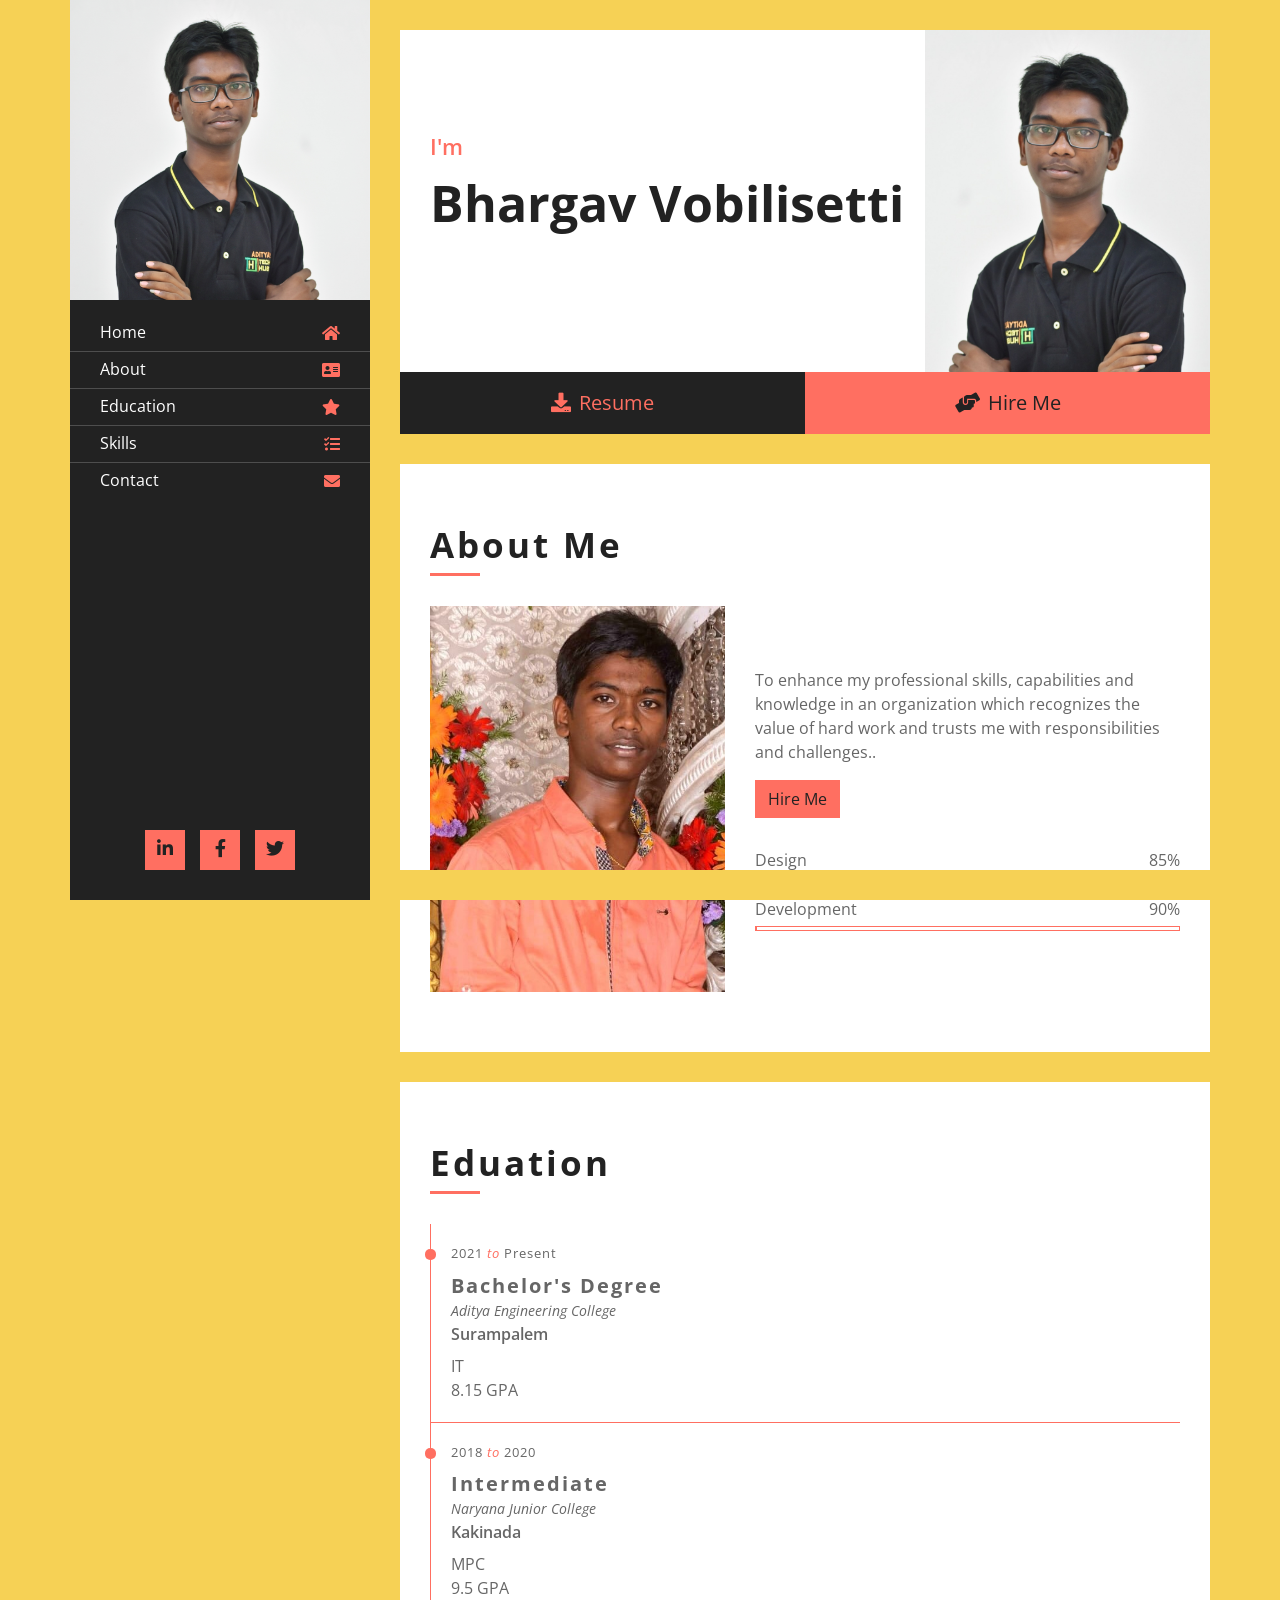
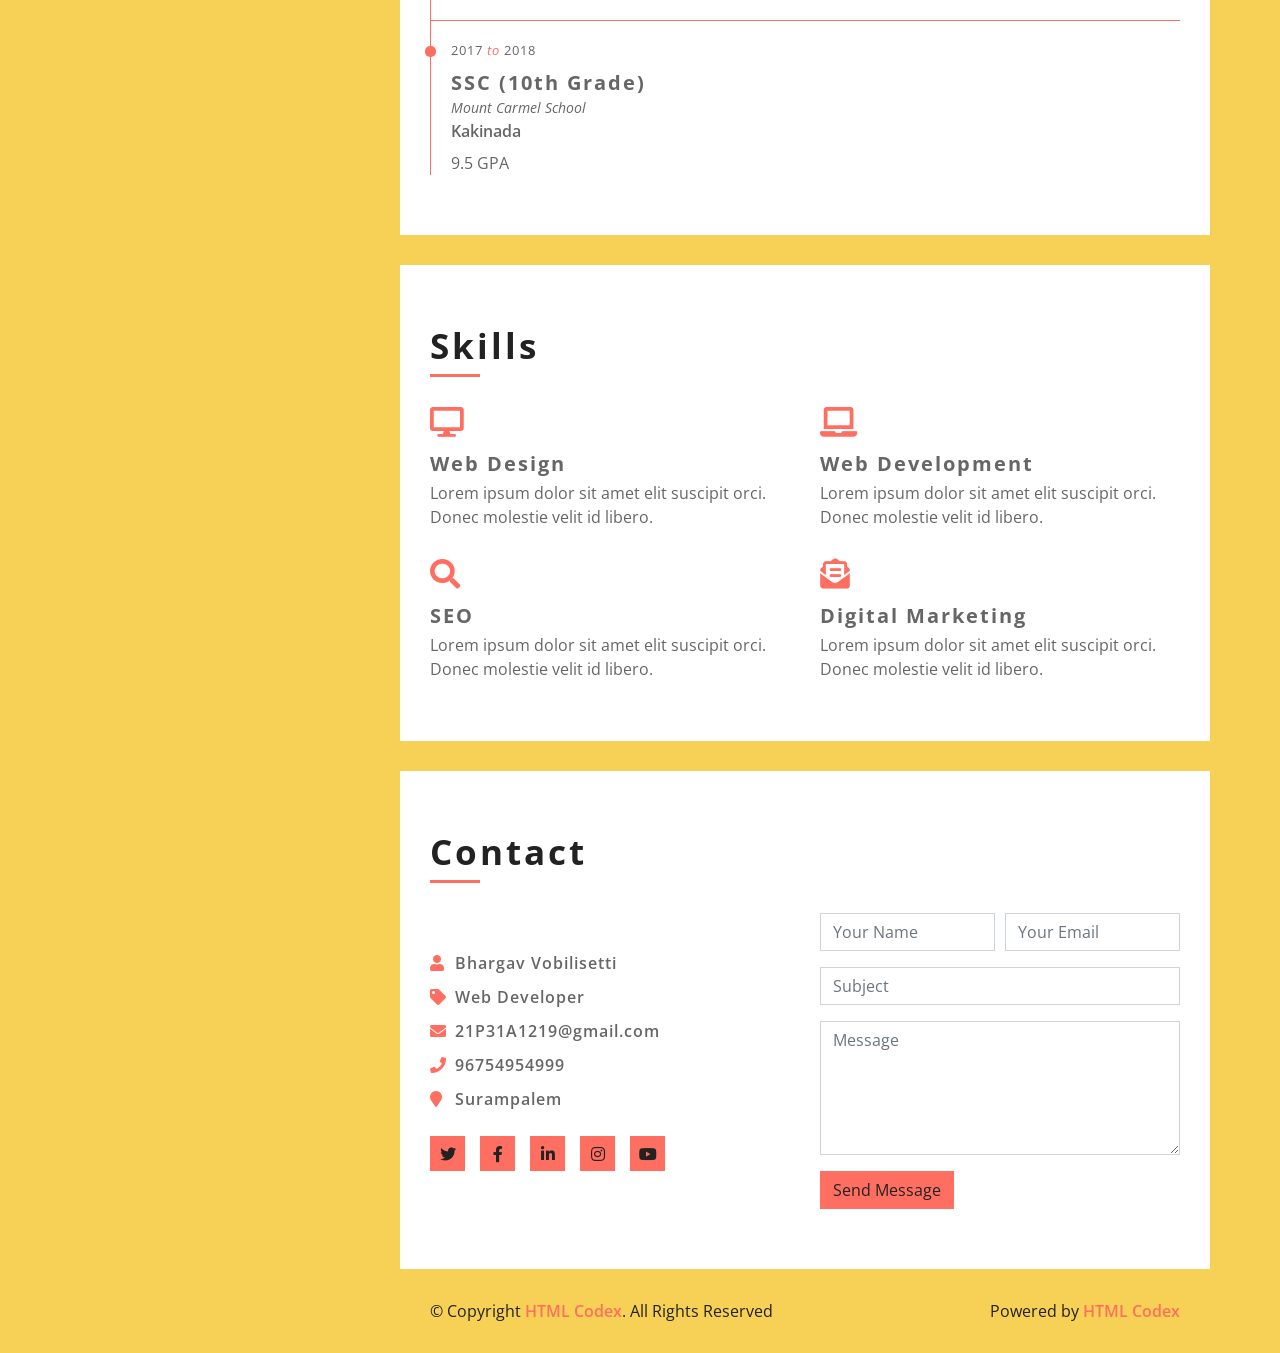
==== Capstone project-2/resume-website-template/index.html @ efe8a642 "commit" ====
<!DOCTYPE html>
<html lang="en">
    <head>
        <meta charset="utf-8">
        <title>Resume Website </title>
        <meta content="width=device-width, initial-scale=1.0" name="viewport">
        <meta content="Resume Website Template Free Download" name="keywords">
        <meta content="Resume Website Template Free Download" name="description">

        <!-- Favicon -->
        <link href="img/favicon.ico" rel="icon">

        <!-- Google Fonts -->
        <link href="https://fonts.googleapis.com/css2?family=Open+Sans:300;400;600;700;800&display=swap" rel="stylesheet">

        <!-- CSS Libraries -->
        <link href="https://stackpath.bootstrapcdn.com/bootstrap/4.4.1/css/bootstrap.min.css" rel="stylesheet">
        <link href="https://cdnjs.cloudflare.com/ajax/libs/font-awesome/5.10.0/css/all.min.css" rel="stylesheet">
        <link href="lib/slick/slick.css" rel="stylesheet">
        <link href="lib/slick/slick-theme.css" rel="stylesheet">
        <link href="lib/lightbox/css/lightbox.min.css" rel="stylesheet">

        <!-- Template Stylesheet -->
        <link href="css/style.css" rel="stylesheet">
    </head>

    <body data-spy="scroll" data-target=".navbar" data-offset="51">
        <div class="wrapper">
            <div class="sidebar">
                <div class="sidebar-header">
                    <img src="img/21P31A1219.jpg" alt="Image">
                </div>
                <div class="sidebar-content">
                    <nav class="navbar navbar-expand-md bg-dark navbar-dark">
                        <a href="#" class="navbar-brand">Navigation</a>
                        <button type="button" class="navbar-toggler" data-toggle="collapse" data-target="#navbarCollapse">
                            <span class="navbar-toggler-icon"></span>
                        </button>
                        <div class="collapse navbar-collapse" id="navbarCollapse">
                            <ul class="nav navbar-nav">
                                <li class="nav-item">
                                    <a class="nav-link" href="#header">Home<i class="fa fa-home"></i></a>
                                </li>
                                <li class="nav-item">
                                    <a class="nav-link" href="#about">About<i class="fa fa-address-card"></i></a>
                                </li>
                                <li class="nav-item">
                                    <a class="nav-link" href="#experience">Education<i class="fa fa-star"></i></a>
                                </li>
                                <li class="nav-item">
                                    <a class="nav-link" href="#service">Skills<i class="fa fa-tasks"></i></a>
                                </li>
                                <li class="nav-item">
                                    <a class="nav-link" href="#contact">Contact<i class="fa fa-envelope"></i></a>
                                </li>
                            </ul>
                        </div>
                    </nav>
                </div>
                <div class="sidebar-footer">
                    <a href="https://www.linkedin.com/in/bhargav-v-402151229/"><i class="fab fa-linkedin-in"></i></a>
                    <a href="https://www.facebook.com/vobilisetti.bhargav/"><i class="fab fa-facebook-f"></i></a>
                    <a href="#"><i class="fab fa-twitter"></i></a>
                </div>
            </div>
            <div class="content">
                <!-- Header Start -->
                <div class="header" id="header">
                    <div class="content-inner">
                        <p>I'm</p>
                        <h1>Bhargav Vobilisetti</h1>
                        <h2></h2>
                        <div class="typed-text"> Front End Developer, Front End Developer, Front End Develper</div>
                    </div>
                </div>
                <!-- Header End -->
                
                <!-- Large Button Start -->
                <div class="large-btn">
                    <div class="content-inner">
                        <a class="btn" href="#"><i class="fa fa-download"></i>Resume</a>
                        <a class="btn" href="#"><i class="fa fa-hands-helping"></i>Hire Me</a>
                    </div>
                </div>
                <!-- Large Button End -->
                
                <!-- About Start -->
                <div class="about" id="about">
                    <div class="content-inner">
                        <div class="content-header">
                            <h2>About Me</h2>
                        </div>
                        <div class="row align-items-center">
                            <div class="col-md-6 col-lg-5">
                                <img src="img/Profile 2.jpg" alt="Image">
                            </div>
                            <div class="col-md-6 col-lg-7">
                                <p>
                                    To enhance my professional skills, capabilities and knowledge in an organization which recognizes the value of hard work and trusts me with  responsibilities and challenges..
                                </p>
                                <a class="btn" href="#">Hire Me</a><br>
                                <div class="row">
                            <div class="col-md-12">
                                <div class="skills">
                                    <div class="skill-name">
                                        <p>Design</p><p>85%</p>
                                    </div>
                                    <div class="progress">
                                        <div class="progress-bar" role="progressbar" aria-valuenow="85" aria-valuemin="0" aria-valuemax="100"></div>
                                    </div>
                                    <div class="skill-name">
                                        <p>Development</p><p>90%</p>
                                    </div>
                                    <div class="progress">
                                        <div class="progress-bar" role="progressbar" aria-valuenow="90" aria-valuemin="0" aria-valuemax="100"></div>
                                    </div>
                                
                                </div>
                            </div>

                        </div>
                            </div>
                        </div>
                    
                    </div>
                </div>
                
                
                <!-- Experience Start -->
                <div class="experience" id="experience">
                    <div class="content-inner">
                        <div class="content-header">
                            <h2>Eduation</h2>
                        </div>
                        <div class="row align-items-center">
                            <div class="col-md-12">
                                <div class="exp-col">
                                    <span>2021 <i>to</i> Present</span>
                                    <h3>Bachelor's Degree </h3>
                                    <h4>Aditya Engineering College</h4>
                                    <h5>Surampalem</h5>
                                    <p>IT</p>
                                    <p>8.15 GPA</p>
                                </div>
                            </div>
                            <div class="col-md-12">
                                <div class="exp-col">
                                    <span>2018 <i>to</i> 2020</span>
                                    <h3>Intermediate</h3>
                                    <h4>Naryana Junior College</h4>
                                    <h5>Kakinada</h5>
                                    <p>MPC</p>
                                    <p>9.5 GPA</p>
                                    
                                </div>
                            </div>
                            <div class="col-md-6">
                                <div class="exp-col">
                                    <span>2017 <i>to</i> 2018</span>
                                    <h3>SSC (10th Grade)</h3>
                                    <h4>Mount Carmel School</h4>
                                    <h5>Kakinada</h5>
                                    <p>9.5 GPA</p>
                                </div>
                            </div>
                        </div>
                    </div>
                </div>
                <!-- Experience Start -->
                
                <!-- Service Start -->
                <div class="service" id="service">
                    <div class="content-inner">
                        <div class="content-header">
                            <h2>Skills</h2>
                        </div>
                        <div class="row align-items-center">
                            <div class="col-md-6">
                                <div class="srv-col">
                                    <i class="fa fa-desktop"></i>
                                    <h3>Web Design</h3>
                                    <p>Lorem ipsum dolor sit amet elit suscipit orci. Donec molestie velit id libero.</p>
                                </div>
                            </div>
                            <div class="col-md-6">
                                <div class="srv-col">
                                    <i class="fa fa-laptop"></i>
                                    <h3>Web Development</h3>
                                    <p>Lorem ipsum dolor sit amet elit suscipit orci. Donec molestie velit id libero.</p>
                                </div>
                            </div>
                            <div class="col-md-6">
                                <div class="srv-col">
                                    <i class="fa fa-search"></i>
                                    <h3>SEO</h3>
                                    <p>Lorem ipsum dolor sit amet elit suscipit orci. Donec molestie velit id libero.</p>
                                </div>
                            </div>
                            <div class="col-md-6">
                                <div class="srv-col">
                                    <i class="fa fa-envelope-open-text"></i>
                                    <h3>Digital Marketing</h3>
                                    <p>Lorem ipsum dolor sit amet elit suscipit orci. Donec molestie velit id libero.</p>
                                </div>
                            </div>
                        </div>
                    </div>
                </div>

                
                
                <!-- Contact Start -->
                <div class="contact" id="contact">
                    <div class="content-inner">
                        <div class="content-header">
                            <h2>Contact</h2>
                        </div>
                        <div class="row align-items-center">
                            <div class="col-md-6">
                                <div class="contact-info">
                                    <p><i class="fa fa-user"></i>Bhargav Vobilisetti</p>
                                    <p><i class="fa fa-tag"></i>Web Developer</p>
                                    <p><i class="fa fa-envelope"></i><a href="mailto:info@example.com">21P31A1219@gmail.com</a></p>
                                    <p><i class="fa fa-phone"></i><a href="tel:+1234567890">96754954999</a></p>
                                    <p><i class="fa fa-map-marker"></i>Surampalem</p>
                                    <div class="social">
                                        <a class="btn" href=""><i class="fab fa-twitter"></i></a>
                                        <a class="btn" href="https://www.facebook.com/vobilisetti.bhargav/"><i class="fab fa-facebook-f"></i></a>
                                        <a class="btn" href="https://www.linkedin.com/in/bhargav-v-402151229/"><i class="fab fa-linkedin-in"></i></a>
                                        <a class="btn" href=""><i class="fab fa-instagram"></i></a>
                                        <a class="btn" href=""><i class="fab fa-youtube"></i></a>
                                    </div>
                                </div>
                            </div>
                            <div class="col-md-6">
                                <div class="form">
                                    <form>
                                        <div class="form-row">
                                            <div class="form-group col-md-6">
                                                <input type="text" class="form-control" placeholder="Your Name" />
                                            </div>
                                            <div class="form-group col-md-6">
                                                <input type="email" class="form-control" placeholder="Your Email" />
                                            </div>
                                        </div>
                                        <div class="form-group">
                                            <input type="text" class="form-control" placeholder="Subject" />
                                        </div>
                                        <div class="form-group">
                                            <textarea class="form-control" rows="5" placeholder="Message"></textarea>
                                        </div>
                                        <div><button class="btn" type="submit">Send Message</button></div>
                                    </form>
                                </div>
                            </div>
                        </div>
                    </div>
                </div>
                <!-- Contact End -->
                
                <!-- Footer Start -->
                <div class="footer">
                    <div class="content-inner">
                        <div class="row align-items-center">
                            <div class="col-md-6">
                                <p>&copy; Copyright <a href="https://htmlcodex.com">HTML Codex</a>. All Rights Reserved</p>
                            </div>
                            <div class="col-md-6">
                                <p>Powered by <a href="https://htmlcodex.com">HTML Codex</a></p>
                            </div>
                        </div>
                    </div>
                </div>
                <!-- Footer Start -->
            </div>
        </div>
        
        <!-- Back to Top -->
        <a href="#" class="back-to-top"><i class="fa fa-angle-double-up"></i></a>
        
        <!-- Template Javascript -->
        <script src="js/main.js"></script>
    </body>
</html>
---- Capstone project-2/resume-website-template/css/style.css ----
/**********************************/
/********** General CSS ***********/
/**********************************/
body {
    color: #666666;
    background: #F6D155;
    font-family: 'Open Sans', sans-serif;
}

a {
    color: #222222;
    transition: all .3s;
}

a:hover,
a:active,
a:focus {
    color: #FF6F61;
    outline: none;
    text-decoration: none;
}

.btn:focus {
    box-shadow: none;
}


/**********************************/
/****** Layout with Sidebar *******/
/**********************************/
.wrapper {
    position: relative;
    margin: 0 auto;
    width: 100%;
    max-width: 1140px;
}

.wrapper .sidebar {
    position: relative;
    width: 100%;
    float: left;
    background: #222222;
}

.wrapper .content {
    position: relative;
    width: 100%;
    padding: 15px;
    float: left;
    background: #F6D155;
}

.wrapper .sidebar-header,
.wrapper .sidebar-footer {
    display: none;
}

.navbar {
    padding: 15px;
    background: #222222 !important;
}

.navbar-expand-md .navbar-nav .nav-item {
    width: 100%;
    border-top: 1px solid rgba(255, 255, 255, .2);
}

.navbar-expand-md .navbar-nav .nav-item:first-child{
    border-top: none;
}

.navbar-expand-md .navbar-nav .nav-link {
    color: #ffffff;
    padding: 5px 15px 7px 15px;
    transition: all .3s;
}

.navbar-expand-md .navbar-nav .nav-link i {
    color: #FF6F61;
    float: right;
    padding-top: 5px;
    transition: all .3s;
}

.navbar-expand-md .navbar-nav .nav-link:hover,
.navbar-expand-md .navbar-nav .nav-link.active {
    color: #FF6F61;
}

.navbar-expand-md .navbar-nav .nav-link:hover i,
.navbar-expand-md .navbar-nav .nav-link.active i{
    color: #ffffff;
}


.wrapper .sidebar,
.wrapper .content {
    -webkit-transition: margin 200ms ease-out;
    -moz-transition: margin 200ms ease-out;
    -o-transition: margin 200ms ease-out;
    transition: margin 200ms ease-out;
}

@media (min-width: 768px) {
    .wrapper .content {
        padding: 30px 0px 30px 30px;
    }
    
    .wrapper .content::before,
    .wrapper .content::after {
        position: fixed;
        content: "";
        width: 100%;
        height: 30px;
        background: #F6D155;
        z-index: 1;
    }
    
    .wrapper .content::before {
        top: 0;
    }
    
    .wrapper .content::after {
        bottom: 0;
    }
    
    .wrapper .sidebar {
        position: fixed;
        width: 300px;
        height: 100%;
        margin-left: -250px;
        float: left;
        overflow: auto;
        scrollbar-width: thin;
        scrollbar-color: gray;
        z-index: 2;
    }

    .wrapper .sidebar:hover {
        margin-left: 0px;
    }
    
    .wrapper .content {
        position: relative;
        width: calc(100% - 50px);
        margin-left: 50px;
        float: right;
    }
    
    .wrapper .sidebar:hover  .sidebar-header {
        position: relative;
        display: block;
        width: 100%;
    }

    .wrapper .sidebar .sidebar-header img {
        width: 100%;
        height: auto;
    }
    
    .navbar-brand {
        display: none;
    }
    
    .navbar {
        padding: 15px 0;
        flex-direction: column;
    }
    
    .wrapper .sidebar:hover .navbar-expand-md .navbar-nav .nav-link {
        padding: 5px 30px 7px 30px;
    }
    
    .wrapper .sidebar::-webkit-scrollbar {
        width: 7px;
    }

    .wrapper .sidebar::-webkit-scrollbar-track {
        -webkit-box-shadow: inset 0 0 6px rgba(0,0,0,0.1);
    }

    .wrapper .sidebar::-webkit-scrollbar-thumb {
        background-color: darkgrey;
        outline: 1px solid slategrey;
        border-radius: 7px
    }
    
    .navbar-brand {
        display: none;
    }
    
    .sidebar .sidebar-footer {
        width: 300px;
        position: fixed;
        bottom: 0;
        padding: 15px;
        font-size: 0;
        text-align: center;
        background: #222222;
    }
    
    .sidebar .sidebar-footer a {
        display: inline-block;
        width: 40px;
        height: 40px;
        padding: 5px 0;
        margin: 0 15px 15px 0;
        text-align: center;
        font-size: 18px;
        color: #222222;
        background: #FF6F61;
    }
    
    .sidebar .sidebar-footer a:last-child {
        margin-right: 0;
    }
    
    .sidebar .sidebar-footer a:hover {
        color: #FF6F61;
        background: #ffffff;
    }
    
    .sidebar:hover .sidebar-footer {
        display: block;
    }
}

@media (min-width: 992px) {
    .wrapper .sidebar {
        margin: 0;
    }

    .wrapper .content {
        width: calc(100% - 300px);
        margin-left: 300px;
    }

    .sidebar .sidebar-header {
        position: relative;
        display: block;
        width: 100%;
    }
    
    .navbar-expand-md .navbar-nav .nav-link {
        padding: 5px 30px 7px 30px;
    }
    
    .sidebar .sidebar-footer {
        display: block;
    }
}

@media (max-width: 1140px) {
    .wrapper .content {
        padding: 30px;
    }
}

@media (max-width: 576px) {
    .wrapper .content {
        padding: 15px;
    }
}


/**********************************/
/******** Back to Top CSS *********/
/**********************************/
.back-to-top {
    position: fixed;
    display: none;
    width: 30px;
    height: 30px;
    text-align: center;
    line-height: 1;
    font-size: 30px;
    right: 30px;
    bottom: 30px;
    transition: background 0.5s;
    z-index: 11;
}

.back-to-top i {
    color: #222222;
}

.back-to-top i:hover {
    color: #FF6F61;
}

.back-to-top {
    -webkit-animation: action 1s infinite  alternate;
    animation: action 1s infinite  alternate;
}

@-webkit-keyframes action {
    0% { transform: translateY(0); }
    100% { transform: translateY(-15px); }
}

@keyframes action {
    0% { transform: translateY(0); }
    100% { transform: translateY(-15px); }
}


/**********************************/
/*********** Header CSS ***********/
/**********************************/
.header {
    position: relative;
    background: #ffffff;
}

.header .content-inner {
    padding: 100px 30px;
    background: url(../img/21P31A1219-1.jpg) right bottom no-repeat;
    background-size: contain;
}

.header p {
    color: #FF6F61;
    font-size: 22px;
    font-weight: 600;
    margin-bottom: 10px;
}

.header h1 {
    color: #222222;
    font-size: 50px;
    font-weight: 700;
}

.header h2 {
    display: inline-block;
    margin: 0;
    height: 25px;
    font-size: 25px;
}

.header .typed-text {
    display: none;
}

.header .typed-cursor {
    font-size: 25px;
    font-weight: 300;
    color: #222222;
}

.large-btn .content-inner {
    font-size: 0;
    border-bottom: 30px solid #F6D155;
}

.large-btn .btn {
    position: relative;
    width: 50%;
    padding: 15px 0;
    color: #FF6F61;
    font-size: 20px;
    background: #222222;
    border-radius: 0;
}

.large-btn .btn:last-child {
    color: #222222;
    background: #FF6F61;
}

.large-btn .btn i {
    margin-right: 8px;
}

.large-btn .btn::after {
    position: absolute;
    content: "";
    width: 0;
    height: 100%;
    top: 0;
    left: 0;
    transition: all .3s;
}

.large-btn .btn:hover::after {
    width: 100%;
    background: rgba(255, 255, 255, .1);
}


/**********************************/
/******* Content Header CSS *******/
/**********************************/
.content-header {
    position: relative;
    width: 100%;
    margin-bottom: 30px;
    padding-bottom: 10px;
}

.content-header h2 {
    color: #222222;
    font-size: 35px;
    font-weight: 700;
    letter-spacing: 3px;
    margin: 0;
}

.content-header::after {
    content: '';
    position: absolute;
    display: block;
    width: 50px;
    height: 3px;
    bottom: 0;
    left: 0;
    background: #FF6F61;
}


/**********************************/
/*********** About CSS ************/
/**********************************/
.about {
    position: relative;
    padding: 60px 30px;
    background: #ffffff;
    border-bottom: 30px solid #F6D155;
}


.about img {
    width: 100%;
    height: auto;
}

@media(max-width: 767.98px) {
    .about img {
        margin-bottom: 15px;
    }
}

.about .btn {
    border-radius: 0;
    color: #222222;
    background: #FF6F61;
    transition: all .3s;
}

.about .btn:hover {
    color: #FF6F61;
    background: #222222;
}

.about .skills {
    padding-top: 15px;
}

.about .skill-name {
    margin-top: 15px;
}

.about .skill-name p {
    display: inline-block;
    margin-bottom: 5px;
    font-size: 16px;
    font-weight: 400;
}

.about .skill-name p:last-child {
    float: right;
}

.about .progress {
    height: 5px;
    border: 1px solid #FF6F61;
    border-radius: 0;
    background: #ffffff;
}

.about .progress .progress-bar {
    width: 1px;
    background: #FF6F61;
    border-radius: 0;
    transition: 1s;
}


/**********************************/
/********* Education CSS **********/
/**********************************/
.education {
    position: relative;
    padding: 60px 30px;
    background: #ffffff;
    border-bottom: 30px solid #F6D155;
}

.education .edu-col {
    position: relative;
    width: 100%;
    padding: 20px 0 20px 20px;
    border-left: 1px solid #FF6F61;
    border-bottom: 1px solid #FF6F61;
}

.education .col-md-6:first-child .edu-col {
    padding-top: 0;
}

.education .col-md-6:last-child .edu-col {
    border-bottom: none;
    padding-bottom: 0;
}

@media (min-width: 768px) {
    .education .col-md-6:nth-child(-n+2) .edu-col {
        padding-top: 0;
    }

    .education .col-md-6:last-child .edu-col,
    .education .col-md-6:nth-last-child(2) .edu-col {
        border-bottom: none;
        padding-bottom: 0;
    }
}

.education .edu-col span {
    position: relative;
    display: block;
    font-size: 13px;
    letter-spacing: 1px;
    margin-bottom: 10px;
}

.education .edu-col span::before {
    position: absolute;
    content: "";
    width: 11px;
    height: 11px;
    background: #FF6F61;
    top: 5px;
    left: -26px;
    border-radius: 5px;
}

.education .edu-col span i {
    color: #FF6F61;
}

.education .edu-col h3 {
    font-size: 20px;
    font-weight: 700;
    letter-spacing: 2px;
}

.education .edu-col p {
    margin: 0;
}


/**********************************/
/********* Experience CSS *********/
/**********************************/
.experience {
    position: relative;
    padding: 60px 30px;
    background: #ffffff;
    border-bottom: 30px solid #F6D155;
}

.experience .exp-col {
    position: relative;
    width: 100%;
    padding: 20px 0 20px 20px;
    border-left: 1px solid #FF6F61;
    border-bottom: 1px solid #FF6F61;
}

.experience .col-md-6:first-child .exp-col {
    padding-top: 0;
}

.experience .col-md-6:last-child .exp-col {
    border-bottom: none;
    padding-bottom: 0;
}

@media (min-width: 768px) {
    .experience .col-md-6:nth-child(-n+2) .exp-col {
        padding-top: 0;
    }

    .experience .col-md-6:last-child .exp-col,
    .experience .col-md-6:nth-last-child(2) .exp-col {
        border-bottom: none;
        padding-bottom: 0;
    }
}

.experience .exp-col span {
    position: relative;
    display: block;
    font-size: 13px;
    letter-spacing: 1px;
    margin-bottom: 10px;
}

.experience .exp-col span::before {
    position: absolute;
    content: "";
    width: 11px;
    height: 11px;
    background: #FF6F61;
    top: 5px;
    left: -26px;
    border-radius: 5px;
}

.experience .exp-col span i {
    color: #FF6F61;
}

.experience .exp-col h3 {
    font-size: 20px;
    font-weight: 700;
    letter-spacing: 2px;
    margin-bottom: 5px;
}

.experience .exp-col h4 {
    font-size: 14px;
    font-weight: 400;
    font-style: italic;
    margin-bottom: 5px;
}

.experience .exp-col h5 {
    font-size: 16px;
    font-weight: 600;
    margin-bottom: 10px;
}

.experience .exp-col p {
    margin: 0;
}


/**********************************/
/*********** Service CSS **********/
/**********************************/
.service {
    position: relative;
    padding: 60px 30px 30px 30px;
    background: #ffffff;
    border-bottom: 30px solid #F6D155;
}

.service .srv-col {
    position: relative;
    width: 100%;
    margin-bottom: 30px;
}

.service .srv-col i {
    font-size: 30px;
    color: #FF6F61;
    margin-bottom: 15px;
}

.service .srv-col h3 {
    font-size: 20px;
    font-weight: 700;
    letter-spacing: 2px;
    margin-bottom: 5px;
}

.experience .exp-col h4 {
    font-size: 14px;
    font-weight: 400;
    font-style: italic;
    margin-bottom: 5px;
}

.experience .exp-col h5 {
    font-size: 16px;
    font-weight: 600;
    margin-bottom: 10px;
}

.experience .exp-col p {
    margin: 0;
}


/**********************************/
/********** Portfolio CSS *********/
/**********************************/
.portfolio {
    position: relative;
    padding: 60px 30px 30px 30px;
    background: #ffffff;
    border-bottom: 30px solid #F6D155;
}

.portfolio #portfolio-flters {
    padding: 0;
    margin: -15px 0 30px 0;
    list-style: none;
    font-size: 0;
}

.portfolio #portfolio-flters li {
    cursor: pointer;
    margin: 15px -1px 0 0;
    display: inline-block;
    height: 35px;
    padding: 10px;
    color: #666666;
    font-size: 13px;
    line-height: 15px;
    text-transform: uppercase;
    border: 1px solid #FF6F61;
    background: #ffffff;
    transition: all 0.3s ease-in-out;
}

.portfolio #portfolio-flters li:hover,
.portfolio #portfolio-flters li.filter-active {
    background: #FF6F61;
    color: #222222;
}

.portfolio .portfolio-item {
    position: relative;
    height: 250px;
    overflow: hidden;
}

.portfolio .portfolio-item figure {
    background: #ffffff;
    overflow: hidden;
    height: 220px;
    position: relative;
    border-radius: 0;
    margin: 0; 
}

.portfolio .portfolio-item figure img {
    width: 100%; 
    height: 100%; 
    object-fit: cover; 
}

.portfolio .portfolio-item figure:hover img {
    opacity: 0.3;
    transition: 0.3s;
}

.portfolio .portfolio-item figure .link-preview,
.portfolio .portfolio-item figure .link-details,
.portfolio .portfolio-item figure .portfolio-title {
    position: absolute;
    display: inline-block;
    opacity: 0;
    line-height: 1;
    text-align: center;
    width: 45px;
    height: 35px;
    background: #FF6F61;
    transition: 0.2s linear;
}

.portfolio .portfolio-item figure .link-preview i,
.portfolio .portfolio-item figure .link-details i {
    color: #222222;
    padding-top: 10px;
    font-size: 16px;
}

.portfolio .portfolio-item figure .link-preview:hover,
.portfolio .portfolio-item figure .link-details:hover {
    background: #222222;
}

.portfolio .portfolio-item figure .link-preview:hover i,
.portfolio .portfolio-item figure .link-details:hover i {
    color: #FF6F61;
}

.portfolio .portfolio-item figure .link-preview {
    left: 50%;
    top: calc(25% - 18px);
}

.portfolio .portfolio-item figure .link-details {
    right: 50%;
    top: calc(25% - 18px);
}

.portfolio .portfolio-item figure .portfolio-title {
    margin: 0;
    width: 100%;
    height: 50%;
    left: 0;
    right: 0;
    top: 100%;
    padding: 30px 10px;
    color: #222222;
    font-size: 16px;
    font-weight: 600;
    background: rgba(255, 111, 97, .5);
    border-radius: 0;
}

.portfolio .portfolio-item figure .portfolio-title:hover {
    text-decoration: none;
}

.portfolio .portfolio-item figure .portfolio-title span {
    display: block;
    margin-top: 10px;
    font-family: 'Open Sans', sans-serif;
    font-size: 13px;
    font-weight: 300;
}

.portfolio .portfolio-item figure:hover .link-preview {
    opacity: 1;
    left: calc(50% - 61px);
}

.portfolio .portfolio-item figure:hover .link-details {
    opacity: 1;
    right: calc(50% - 61px);
}

.portfolio .portfolio-item figure:hover .portfolio-title {
    opacity: 1;
    top: 50%;
}


/**********************************/
/*********** Review CSS ***********/
/**********************************/
.review {
    position: relative;
    background: #ffffff;
    border-bottom: 30px solid #F6D155;
}

.review .content-inner {
    position: relative;
    padding: 60px 30px;
    background: url(../img/quote.png) right bottom no-repeat;
}

.review .review-text p {
    font-size: 18px;
    font-style: italic;
}

.review .review-img {
    display: flex;
    align-items: center;
}

.review .review-img img {
    width: 80px; 
    height: 80px; 
    object-fit: cover;
    margin-right: 15px;
}

.review .review-name h3 {
    font-size: 18px;
    font-weight: 700;
    letter-spacing: 2px;
    margin-bottom: 5px;
}

.review .review-name p {
    font-size: 14px;
    margin-bottom: 0;
}

.review .review-text .ratting {
    margin-bottom: 5px;
}

.review .review-text .ratting i {
    color: #FF6F61;
    font-size: 14px;
}

.review .slick-slider:hover .slick-prev {
    left: 30px;
}

.review .slick-slider:hover .slick-next {
    right: 30px;
}

.review-slider .slick-prev,
.review-slider .slick-next {
    width: 35px;
    height: 35px;
    z-index: 1;
    opacity: 0;
    transition: .5s;
    background: rgba(255, 111, 97, .7);
}

.review-slider .slick-prev {
    left: 55px;
}

.review-slider .slick-next {
    right: 55px;
}

.review-slider.slick-slider:hover .slick-prev {
    left: 15px;
    opacity: 1;
}

.review-slider.slick-slider:hover .slick-next {
    right: 15px;
    opacity: 1;
}

.review-slider .slick-prev:hover,
.review-slider .slick-prev:focus,
.review-slider .slick-next:hover,
.review-slider .slick-next:focus {
    background: rgba(0, 0, 0, .7);
}

.review-slider .slick-prev:hover::before,
.review-slider .slick-prev:focus::before,
.review-slider .slick-next:hover::before,
.review-slider .slick-next:focus::before {
    color: #FF6F61;
}

.review-slider .slick-prev::before,
.review-slider .slick-next::before {
    font-family: "Font Awesome 5 Free";
    font-weight: 900;
    font-size: 18px;
    color: #ffffff;
}

.review-slider .slick-prev::before {
    content: "\f104";
}

.review-slider .slick-next::before {
    content: "\f105";
}

.review-slider .slick-dots {
    bottom: 15px;
}

.review-slider .slick-dots li button:before {
    color: #ffffff;
    font-size: 15px;
}

.review-slider .slick-dots li.slick-active button:before {
    color: #FF6F61;
}

.review-slider.slick-slider {
    margin-bottom: 0;
}


/**********************************/
/*********** Contact CSS ***********/
/**********************************/
.contact {
    position: relative;
    padding: 60px 30px 30px 30px;
    background: #ffffff;
}

.contact .contact-info {
    position: relative;
    width: 100%;
    margin-bottom: 30px;
}

.contact .contact-info p {
    font-size: 16px;
    font-weight: 600;
    letter-spacing: 1px;
    margin-bottom: 10px;
}

.contact .contact-info p i {
    width: 25px;
    color: #FF6F61;
}

.contact .contact-info p a {
    color: #666666;
}

.contact .contact-info p a:hover {
    color: #FF6F61;
    text-decoration: none;
}

.contact .social {
    font-size: 0;
}

.contact .social a {
    width: 35px;
    height: 35px;
    padding: 5px 0;
    color: #222222;
    background: #FF6F61;
    border-radius: 0;
    margin-top: 15px;
    margin-right: 15px;
    transition: all .3s;
}

.contact .social a:last-child {
    margin-right: 0;
}

.contact .social a:hover {
    color: #FF6F61;
    background: #222222;
}

.contact .form {
    position: relative;
    width: 100%;
    margin-bottom: 30px;
}

.contact .form .form-control {
    border-radius: 0;
}

.contact .form .form-control:focus {
    box-shadow: none;
    border-color: #FF6F61;
}

.contact .form .btn {
    color: #222222;
    background: #FF6F61;
    border-radius: 0;
    transition: all .3s;
}

.contact .form .btn:hover {
    color: #FF6F61;
    background: #222222;
}


/**********************************/
/*********** Footer CSS ***********/
/**********************************/
.footer {
    position: relative;
    width: 100%;
    padding: 30px 30px 0 30px;
    background: #F6D155;
}

.footer .col-md-6:last-child {
    text-align: right;
}

@media(max-width: 767.98px) {
    .footer .col-md-6,
    .footer .col-md-6:last-child{
        text-align: center;
    }
}

.footer p {
    color: #222222;
    margin: 0;
}

.footer a {
    color: #FF6F61;
    font-weight: 600;
}

.footer a:hover {
    color: #222222;
}
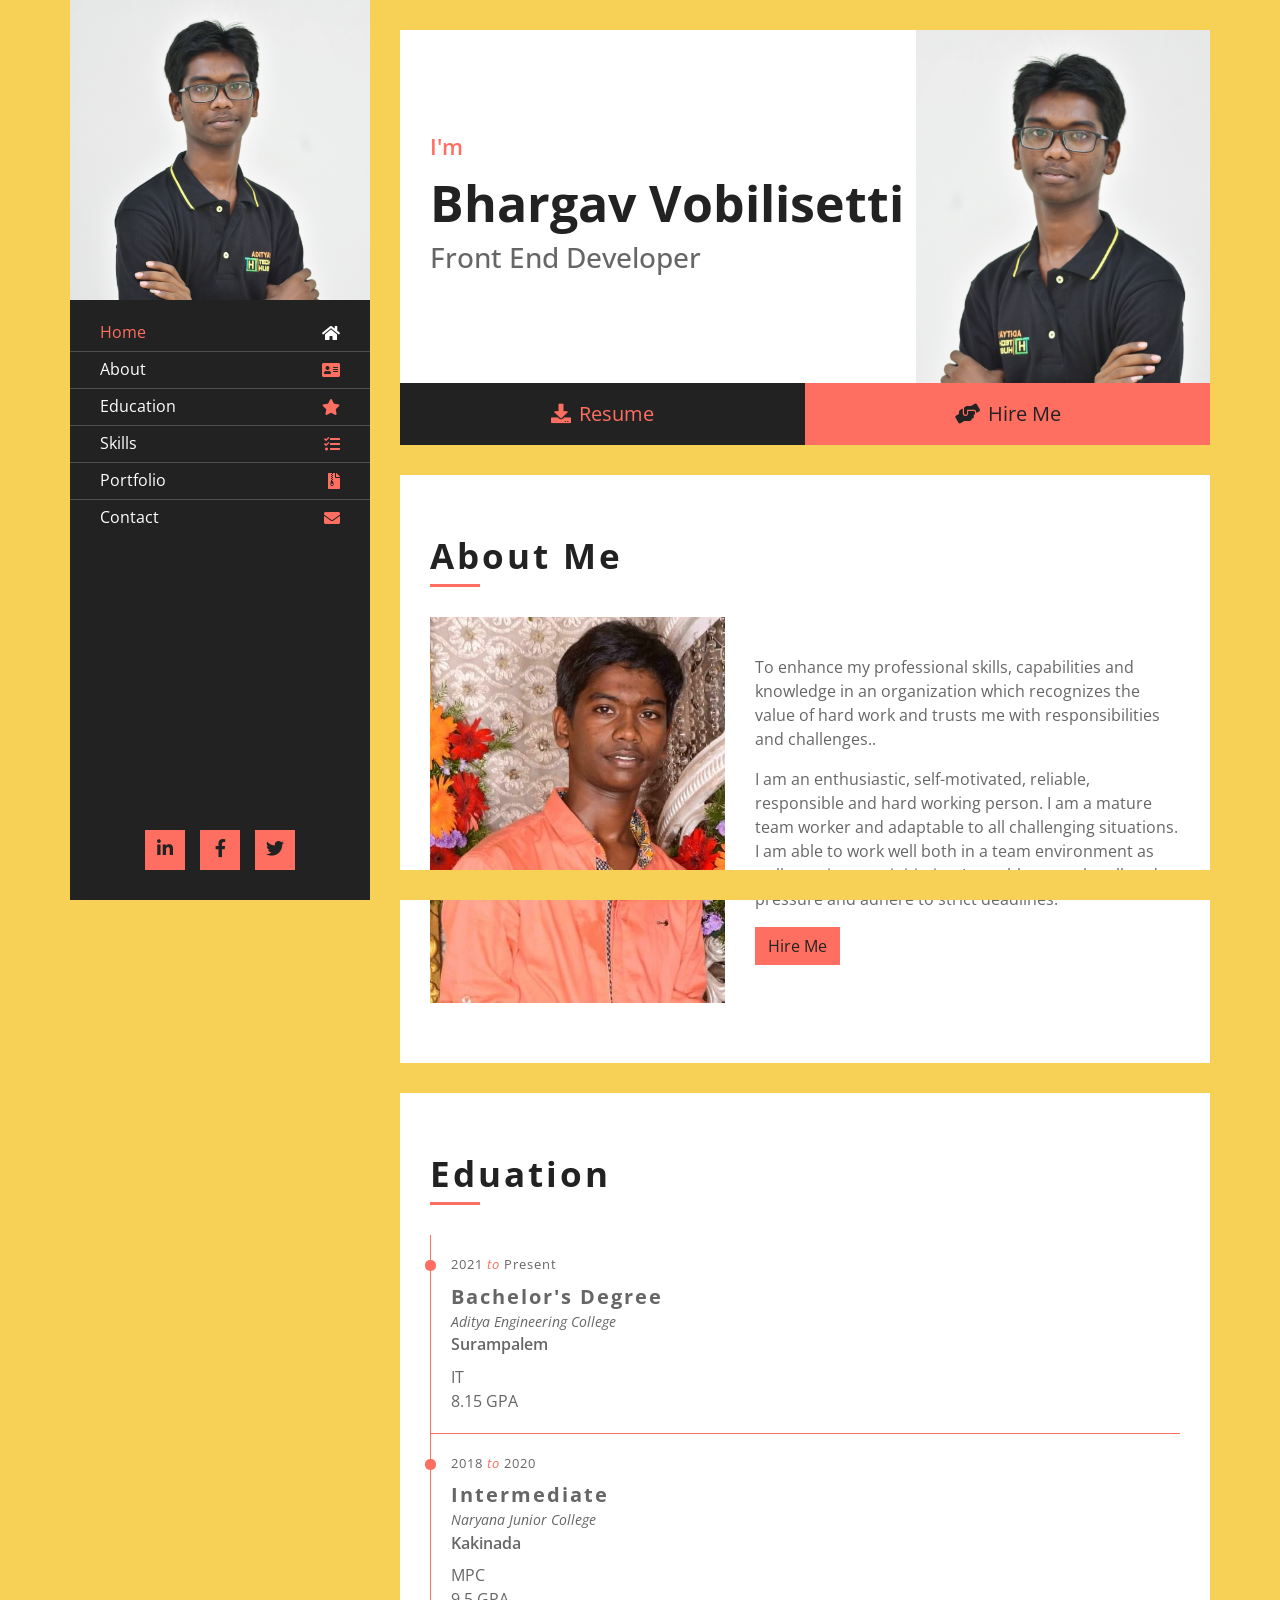
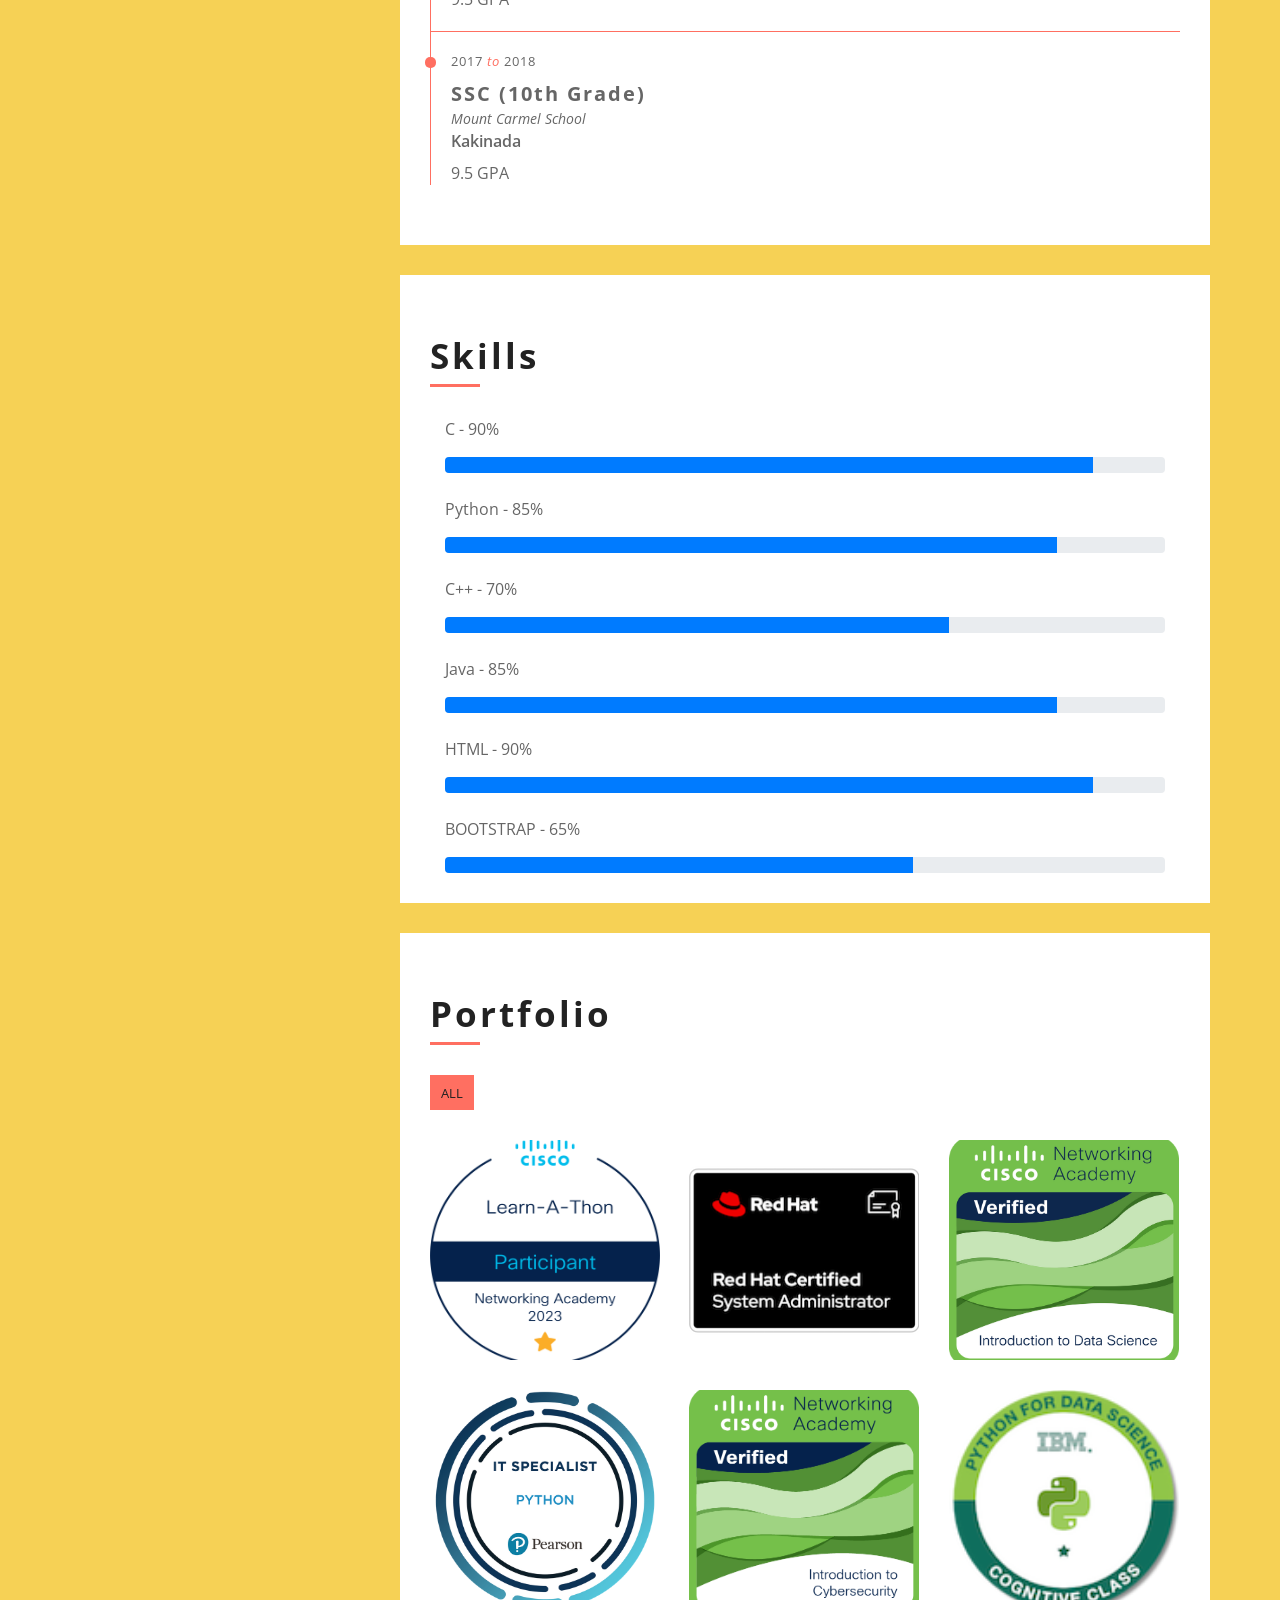
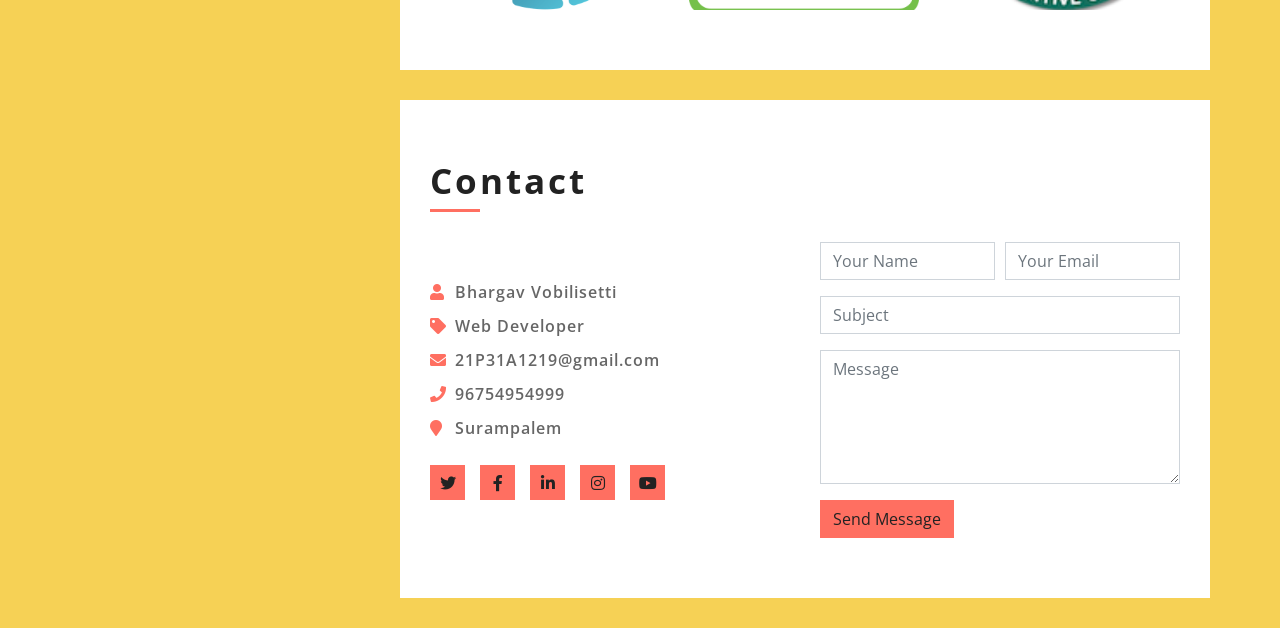
==== commit d001f5d8: "commit" ====
--- a/Capstone project-2/resume-website-template/index.html
+++ b/Capstone project-2/resume-website-template/index.html
@@ -51,6 +51,9 @@
                                     <a class="nav-link" href="#service">Skills<i class="fa fa-tasks"></i></a>
                                 </li>
                                 <li class="nav-item">
+                                    <a class="nav-link" href="#portfolio">Portfolio<i class="fa fa-file-archive"></i></a>
+                                </li>
+                                <li class="nav-item">
                                     <a class="nav-link" href="#contact">Contact<i class="fa fa-envelope"></i></a>
                                 </li>
                             </ul>
@@ -69,8 +72,7 @@
                     <div class="content-inner">
                         <p>I'm</p>
                         <h1>Bhargav Vobilisetti</h1>
-                        <h2></h2>
-                        <div class="typed-text"> Front End Developer, Front End Developer, Front End Develper</div>
+                        <h3>Front End Developer</h3>
                     </div>
                 </div>
                 <!-- Header End -->
@@ -98,27 +100,11 @@
                                 <p>
                                     To enhance my professional skills, capabilities and knowledge in an organization which recognizes the value of hard work and trusts me with  responsibilities and challenges..
                                 </p>
+                                <p>
+                                    I am an enthusiastic, self-motivated, reliable, responsible and hard working person. I am a mature team worker and adaptable to all challenging situations. I am able to work well both in a team environment as well as using own initiative. I am able to work well under pressure and adhere to strict deadlines.
+                                </p>
                                 <a class="btn" href="#">Hire Me</a><br>
-                                <div class="row">
-                            <div class="col-md-12">
-                                <div class="skills">
-                                    <div class="skill-name">
-                                        <p>Design</p><p>85%</p>
-                                    </div>
-                                    <div class="progress">
-                                        <div class="progress-bar" role="progressbar" aria-valuenow="85" aria-valuemin="0" aria-valuemax="100"></div>
-                                    </div>
-                                    <div class="skill-name">
-                                        <p>Development</p><p>90%</p>
-                                    </div>
-                                    <div class="progress">
-                                        <div class="progress-bar" role="progressbar" aria-valuenow="90" aria-valuemin="0" aria-valuemax="100"></div>
-                                    </div>
-                                
-                                </div>
-                            </div>
-
-                        </div>
+
                             </div>
                         </div>
                     
@@ -174,40 +160,138 @@
                         <div class="content-header">
                             <h2>Skills</h2>
                         </div>
-                        <div class="row align-items-center">
-                            <div class="col-md-6">
-                                <div class="srv-col">
-                                    <i class="fa fa-desktop"></i>
-                                    <h3>Web Design</h3>
-                                    <p>Lorem ipsum dolor sit amet elit suscipit orci. Donec molestie velit id libero.</p>
-                                </div>
-                            </div>
-                            <div class="col-md-6">
-                                <div class="srv-col">
-                                    <i class="fa fa-laptop"></i>
-                                    <h3>Web Development</h3>
-                                    <p>Lorem ipsum dolor sit amet elit suscipit orci. Donec molestie velit id libero.</p>
-                                </div>
-                            </div>
-                            <div class="col-md-6">
-                                <div class="srv-col">
-                                    <i class="fa fa-search"></i>
-                                    <h3>SEO</h3>
-                                    <p>Lorem ipsum dolor sit amet elit suscipit orci. Donec molestie velit id libero.</p>
-                                </div>
-                            </div>
-                            <div class="col-md-6">
-                                <div class="srv-col">
-                                    <i class="fa fa-envelope-open-text"></i>
-                                    <h3>Digital Marketing</h3>
-                                    <p>Lorem ipsum dolor sit amet elit suscipit orci. Donec molestie velit id libero.</p>
-                                </div>
-                            </div>
-                        </div>
-                    </div>
-                </div>
-
-                
+                        <div class="col-md-12">
+                                <div class="skills">
+                                    <div class="skill-name">
+                                        <p>C  - 90%</p>
+                                    </div>
+                                    <div class="progress">
+                                        <div class="progress-bar" role="progressbar" aria-valuenow="90" aria-valuemin="0" aria-valuemax="100"></div>
+                                    </div><br>
+                                    <div class="skill-name">
+
+                                        <p>Python  - 85%</p>
+                                    </div>
+                                    <div class="progress">
+                                        <div class="progress-bar" role="progressbar" aria-valuenow="85" aria-valuemin="0" aria-valuemax="100"></div>
+                                    </div>
+                                    <br>
+                                    <div class="skill-name">
+                                        <p>C++  - 70%</p>
+                                    </div>
+                                    <div class="progress">
+                                        <div class="progress-bar" role="progressbar" aria-valuenow="70" aria-valuemin="0" aria-valuemax="100"></div>
+                                    </div>
+                                    <br>
+                                    <div class="skill-name">
+                                        <p>Java  - 85%</p>
+                                    </div>
+                                    <div class="progress">
+                                        <div class="progress-bar" role="progressbar" aria-valuenow="85" aria-valuemin="0" aria-valuemax="100"></div>
+                                    </div>
+                                    <br>
+                                    <div class="skill-name">
+                                        <p>HTML  - 90%</p>
+                                    </div>
+                                    <div class="progress">
+                                        <div class="progress-bar" role="progressbar" aria-valuenow="90" aria-valuemin="0" aria-valuemax="100"></div>
+                                    </div><br>
+                                    <div class="skill-name">
+                                        <p>BOOTSTRAP  - 65%</p>
+                                    </div>
+                                    <div class="progress">
+                                        <div class="progress-bar" role="progressbar" aria-valuenow="65" aria-valuemin="0" aria-valuemax="100"></div>
+                                    </div>
+                                
+                                </div>
+                            </div>  
+                    </div>
+                </div>
+                <div class="portfolio" id="portfolio">
+                    <div class="content-inner">
+                        <div class="content-header">
+                            <h2>Portfolio</h2>
+                        </div>
+                        <div class="row">
+                            <div class="col-lg-12">
+                                <ul id="portfolio-flters">
+                                    <li data-filter="*" class="filter-active">All</li>
+                                    <!-- <li data-filter=".web-des">Badges</li> -->
+                                
+                                </ul>
+                            </div>
+                        </div>
+                        <div class="row portfolio-container">
+                            <div class="col-lg-4 col-md-6 portfolio-item web-des">
+                                <div class="portfolio-wrap">
+                                    <figure>
+                                        <img src="img/Cisco-L.png" class="img-fluid" alt="">
+                                        <a href="img/Cisco-L.png" data-lightbox="portfolio" data-title="Project Name" class="link-preview" title="Preview"><i class="fa fa-eye"></i></a>
+                                        <a href="#" class="link-details" title="More Details"><i class="fa fa-link"></i></a>
+                                        <a class="portfolio-title" href="#">Cisco <span>Badge</span></a>
+                                    </figure>
+                                </div>
+                            </div>
+
+                            <div class="col-lg-4 col-md-6 portfolio-item web-des">
+                                <div class="portfolio-wrap">
+                                    <figure>
+                                        <img src="img/RH.png" class="img-fluid" alt="">
+                                        <a href="img/RH.png" class="link-preview" data-lightbox="portfolio" data-title="Project Name" title="Preview"><i class="fa fa-eye"></i></a>
+                                        <a href="#" class="link-details" title="More Details"><i class="fa fa-link"></i></a>
+                                        <a class="portfolio-title" href="#">REDHAT <span>Badge</span></a>
+                                    </figure>
+                                </div>
+                            </div>
+
+                            <div class="col-lg-4 col-md-6 portfolio-item web-dev">
+                                <div class="portfolio-wrap">
+                                    <figure>
+                                        <img src="img/DS-1.jpg" class="img-fluid" alt="">
+                                        <a href="img/DS-1.jpg" class="link-preview" data-lightbox="portfolio" data-title="Project Name" title="Preview"><i class="fa fa-eye"></i></a>
+                                        <a href="#" class="link-details" title="More Details"><i class="fa fa-link"></i></a>
+                                        <a class="portfolio-title" href="#">Cisco<span>Introduction to Data Science</span></a>
+                                    </figure>
+                                </div>
+                            </div>
+
+                            <div class="col-lg-4 col-md-6 portfolio-item web-dev">
+                                <div class="portfolio-wrap">
+                                    <figure>
+                                        <img src="img/IT-python.jpg" class="img-fluid" alt="">
+                                        <a href="img/IT-python-4.jpg" class="link-preview" data-lightbox="portfolio" data-title="Project Name" title="Preview"><i class="fa fa-eye"></i></a>
+                                        <a href="#" class="link-details" title="More Details"><i class="fa fa-link"></i></a>
+                                        <a class="portfolio-title" href="#">Pearson <span>Python</span></a>
+                                    </figure>
+                                </div>
+                            </div>
+
+                            <div class="col-lg-4 col-md-6 portfolio-item dig-mar">
+                                <div class="portfolio-wrap">
+                                    <figure>
+                                        <img src="img/CS-1.jpg" class="img-fluid" alt="">
+                                        <a href="img/CS-1.jpg" class="link-preview" data-lightbox="portfolio" data-title="Project Name" title="Preview"><i class="fa fa-eye"></i></a>
+                                        <a href="#" class="link-details" title="More Details"><i class="fa fa-link"></i></a>
+                                        <a class="portfolio-title" href="#">Cisco<span>Cyber Security</span></a>
+                                    </figure>
+                                </div>
+                            </div>
+
+                            <div class="col-lg-4 col-md-6 portfolio-item dig-mar">
+                                <div class="portfolio-wrap">
+                                    <figure>
+                                        <img src="img/python-for-data-science.png" class="img-fluid" alt="">
+                                        <a href="img/python-for-data-science.png" class="link-preview" data-lightbox="portfolio" data-title="Project Name" title="Preview"><i class="fa fa-eye"></i></a>
+                                        <a href="#" class="link-details" title="More Details"><i class="fa fa-link"></i></a>
+                                        <a class="portfolio-title" href="#">Project Name <span>Digital Marketing</span></a>
+                                    </figure>
+                                </div>
+                            </div>
+                        </div>
+                    </div>
+                </div>
+
+
                 
                 <!-- Contact Start -->
                 <div class="contact" id="contact">
@@ -227,7 +311,7 @@
                                         <a class="btn" href=""><i class="fab fa-twitter"></i></a>
                                         <a class="btn" href="https://www.facebook.com/vobilisetti.bhargav/"><i class="fab fa-facebook-f"></i></a>
                                         <a class="btn" href="https://www.linkedin.com/in/bhargav-v-402151229/"><i class="fab fa-linkedin-in"></i></a>
-                                        <a class="btn" href=""><i class="fab fa-instagram"></i></a>
+                                        <a class="btn" href="https://www.instagram.com/bhargavvobilisetti/"><i class="fab fa-instagram"></i></a>
                                         <a class="btn" href=""><i class="fab fa-youtube"></i></a>
                                     </div>
                                 </div>
@@ -256,28 +340,23 @@
                         </div>
                     </div>
                 </div>
-                <!-- Contact End -->
-                
-                <!-- Footer Start -->
-                <div class="footer">
-                    <div class="content-inner">
-                        <div class="row align-items-center">
-                            <div class="col-md-6">
-                                <p>&copy; Copyright <a href="https://htmlcodex.com">HTML Codex</a>. All Rights Reserved</p>
-                            </div>
-                            <div class="col-md-6">
-                                <p>Powered by <a href="https://htmlcodex.com">HTML Codex</a></p>
-                            </div>
-                        </div>
-                    </div>
-                </div>
-                <!-- Footer Start -->
+
             </div>
         </div>
         
         <!-- Back to Top -->
         <a href="#" class="back-to-top"><i class="fa fa-angle-double-up"></i></a>
         
+        <!-- JavaScript Libraries -->
+         <script src="https://code.jquery.com/jquery-3.4.1.min.js"></script>
+        <script src="https://stackpath.bootstrapcdn.com/bootstrap/4.4.1/js/bootstrap.bundle.min.js"></script>
+        <script src="lib/easing/easing.min.js"></script>
+        <script src="lib/slick/slick.min.js"></script>
+        <script src="lib/typed/typed.min.js"></script>
+        <script src="lib/waypoints/waypoints.min.js"></script>
+        <script src="lib/isotope/isotope.pkgd.min.js"></script>
+        <script src="lib/lightbox/js/lightbox.min.js"></script>
+        
         <!-- Template Javascript -->
         <script src="js/main.js"></script>
     </body>
--- a/Capstone project-2/resume-website-template/css/style.css
+++ b/Capstone project-2/resume-website-template/css/style.css
@@ -1100,5 +1100,4 @@
 
 .footer a:hover {
     color: #222222;
-}
-
+}
